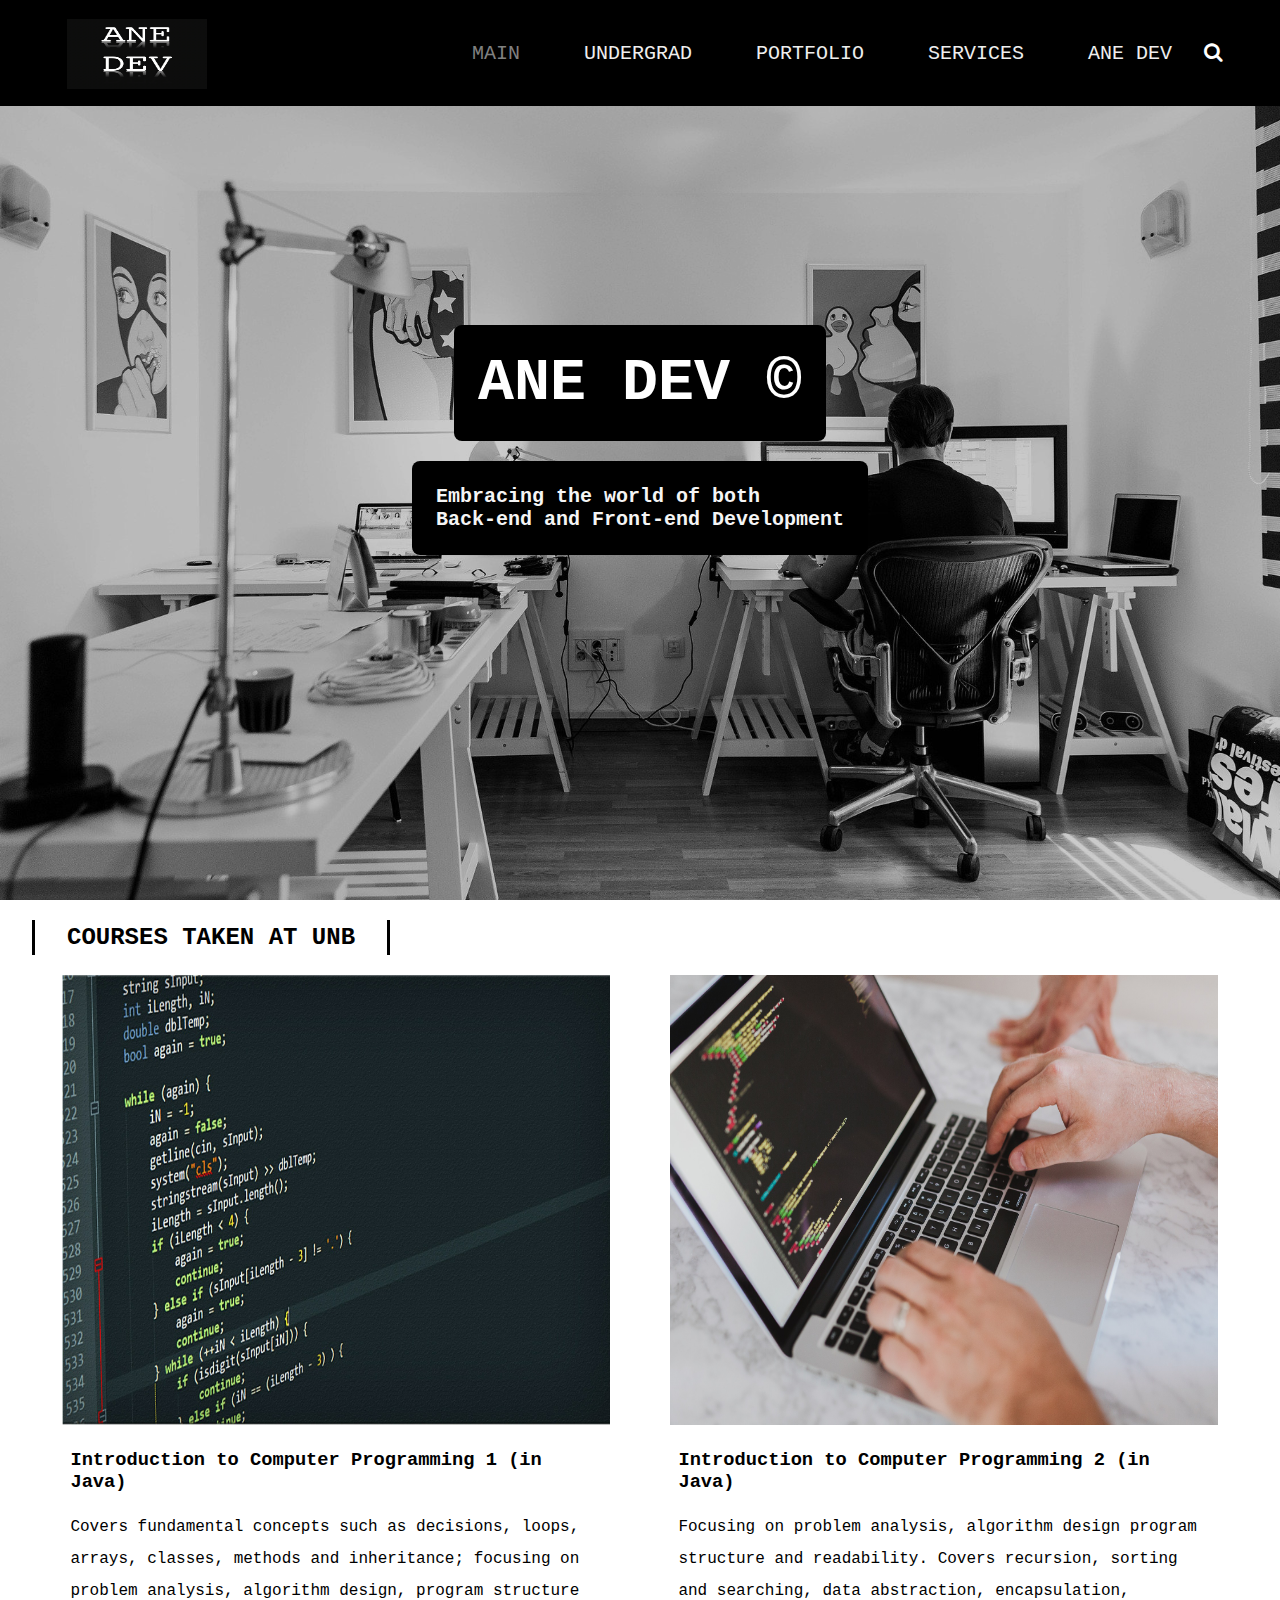
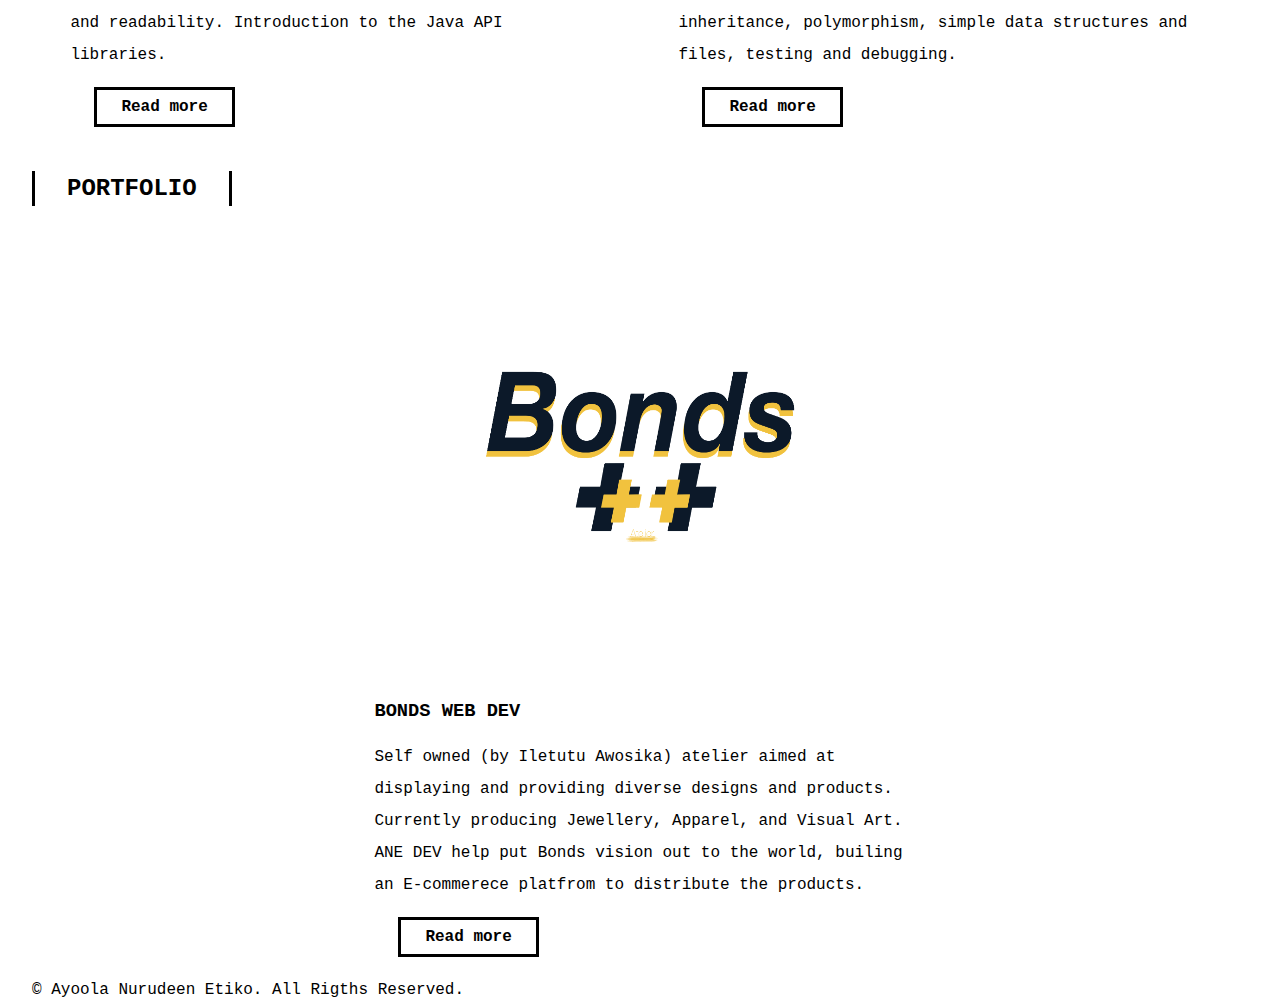
==== index.html @ c5fd6a71 "Initial Commit" ====
<!DOCTYPE html>
<html lang="en">

<head>
    <meta charset="UTF-8">
    <meta name="viewport" content="width=device-width, initial-scale=1.0">
    <link rel="stylesheet" href="https://cdnjs.cloudflare.com/ajax/libs/font-awesome/4.7.0/css/font-awesome.min.css">
    <link href="https://fonts.googleapis.com/css2?family=Dosis:wght@800&display=swap" rel="stylesheet">
    <link rel="stylesheet" href="style.css">
    <title>ANE DEV</title>
</head>
<body>
    <!-- mobile navigation -->
    <div id="slideout-menu">
        <ul>
            <li>
                <a href="#">MAIN</a>
            </li>
            <li>
                <a href="#">UNDERGRAD</a>
            </li>
            <li>
                <a href="#">PORTFOLIO</a>
            </li>
            <li>
                <a href="#">SERVICES</a>
            </li>
            <!-- <li>
                        <a href="#">STACK ANE</a>
                    </li> -->
            <li>
                <a href="#">ANE DEV</a>
            </li>
            <li>
                <input type="text" placeholder="Broaden your knowledge">
                <br>
                <a href="#">
                    <i class="fa fa-search"></i>
                </a>
            </li>
        </ul>
    </div>
    <nav>
        <div id="logo-img">
            <a href="#">
                <img src="IMAGES/ANELOGO3.png" alt="ANEDEV LOGO">
            </a>
        </div>
        <!-- main navigation bar -->
        <div id="menu-icon">
            <i class="fa fa-bars"></i>
        </div>
        <ul>
            <li>
                <a class="active" href="#">MAIN</a>
            </li>
            <li>
                <a href="#">UNDERGRAD</a>
            </li>
            <li>
                <a href="#">PORTFOLIO</a>
            </li>
            <li>
                <a href="#">SERVICES</a>
            </li>
            <!-- <li>
                <a href="#">STACK ANE</a>
            </li> -->
            <li>
                <a href="#">ANE DEV</a>
            </li>
            <li>
                <div id="search-icon">
                    <i class="fa fa-search">
                    </i>
                </div>
            </li>
        </ul>
    </nav>
    
    <!-- banner for frontpage -->
    <div id="banner">
        <h1>ANE DEV &#169;</h1>
        
        <h3>Embracing the world of both <br> Back-end and Front-end Development</h3>
    </div>
    

    <!-- main section of website -->
    <main>
        <a href="#">
            <h2 class="section-heading">COURSES TAKEN AT UNB</h2>
        </a>
        <!-- Courses taken at UNB -->
        <section>
            <!-- Java 1 -->
            <div class="card">
                <div class="card-image">
                    <a href="#">
                        <img src="IMAGES/java.jpg" alt="Introduction to Java">
                    </a>
                </div>
                <div class="card-description">
                    <a href="#">
                        <h3>Introduction to Computer Programming 1 (in Java)</h3>
                    </a>
                    <p>
                        Covers fundamental concepts such as decisions, loops, arrays, classes, methods and inheritance; focusing on problem
                        analysis, algorithm design, program structure and readability. Introduction to the Java API libraries.
                    </p>
                    <a href="#" class="btn-readmore">Read more</a>
                </div>
            </div>
            <!-- Java 2 -->
            <div class="card">
                <div class="card-image">
                    <a href="#">
                        <img src="IMAGES/java2.jpg" alt="Introduction to Java 2">
                    </a>
                </div>
                <div class="card-description">
                    <a href="#">
                        <h3>Introduction to Computer Programming 2 (in Java)</h3>
                    </a>
                    <p>
                        Focusing on problem analysis, algorithm design program structure and readability. Covers recursion, sorting and
                        searching, data abstraction, encapsulation, inheritance, polymorphism, simple data structures and files, testing and
                        debugging.
                    </p>
                    <a href="#" class="btn-readmore">Read more</a>
                </div>
            </div>
        </section>

        <!-- All projects worked on -->
        <h2 class="section-heading">PORTFOLIO</h2>
        <section>
            <!-- Bonds Web Development -->
            <div class="card">
                <div class="card-image">
                    <a href="#">
                        <img src="IMAGES/Bonds.png" alt="Bonds Web dev">
                    </a>
                </div>
                <div class="card-description">
                    <a href="#">
                        <h3>BONDS WEB DEV</h3>
                    </a>
                    <p>
                        Self owned (by Iletutu Awosika) atelier aimed at displaying and providing diverse designs and products. Currently producing Jewellery, Apparel, and Visual Art.
                        ANE DEV help put Bonds vision out to the world, builing an E-commerece platfrom to distribute the products.
                    </p>
                    <a href="#" class="btn-readmore">Read more</a>
                </div>
            </div>
            <!-- cakes by bims, mikes website , development on the side from udemy copy the section above and add fillers-->
        </section>
        <!-- Link to my sourceCode
        <h class="section-heading">Source Code</h>
        <section id="section-source">
            <p>
                Lorem ipsum dolor sit amet consectetur adipisicing elit. Enim odit quo dolorem dolores? Nihil, quae architecto. Facilis praesentium officia nisi laboriosam. Tempora consequatur numquam, itaque animi natus sint dolorem laboriosam!
            </p>
            <a href="#">GitHub</a>
        </section> -->
        <!-- Making my footer really simple -->
        <footer>
            <div id="footer">&#169; Ayoola Nurudeen Etiko. All Rigths Reserved. </div>
                
        </footer>
    </main>
</body>
</html>
---- style.css ----
body{
    font-family: 'Courier New', Courier, monospace;
    margin: 0;
}

h1{
    padding: 24px;
    background-color: black;
    color: white;
    border-radius: 8px;
    margin: 0;
    font-size: 60px;
    font-family: 'Courier New', Courier, monospace;
}

p{
    line-height: 2;
}

main{
    margin: 0 auto;
}
a{
    text-decoration: none;
    color: black;
}
a:hover{
    text-decoration: none;
}
/* inputs */

input, textarea{
    height: 32px;
    padding: 0 16px;
    font-family: 'Courier New', Courier, monospace;
    font-size: 15px;
    border: none;
    box-shadow: inset 8px 3px 18px -4px rgba(0, 0, 0, 0.4);
}
input:focus,
textarea:focus{
    outline: none;
}

/*Banner*/
#banner{
    height: 100vh;
    display: flex;
    align-items: center;
    justify-content: center;
    flex-direction: column;
    background: rgba(0, 0, 0, 0.2) url('IMAGES/bannerImg.jpg');
    background-size: cover;
    background-attachment: fixed;
    background-position: center;
    background-blend-mode: overlay;
    color: whitesmoke;
    width: unset;
    
}

#banner h3{
    background: black;
    border-radius: 8px;
    padding: 24px;
    font-size: 20px;
}

/* Searchbox */
#searchbox{
    position: fixed;
    right: 0;
    top: 24px;
    width: 500px;
    pointer-events: none;
    z-index: 50;
    transition: 0.4s;
}

#searchbox input{
    height: 48px;
    width: 100%;
}

/* navigation */

nav{
    height: 100px;
    background-attachment: #202125;
    width: 100%;
    margin: 0;
    position: absolute;
    font-family: 'Courier New', Courier, monospace;
    font-size: 20px;
    display: inline-flex;
    justify-content: space-between;
    padding: 0 0 0 0;
    border-style: solid;
    /* box-sizing: border-box; */
    background-color: black;
    z-index: 100;
}

nav a{
    padding: 0 32px;
    color: #eee;
    transition: 0.4s;
}

nav a:hover{
    text-decoration: none;
    color:grey;
}

nav ul{
    display: flex;
    list-style: none;
    justify-content: space-around;
    align-items: center;
    height: 100%;
    margin: 0;
}

.active{
    color: grey;
}

#logo-img{
    display: flex;
    height: 100%;
    background: 111;
    padding: 0 32px;
    align-items: center;
    transition: .4s;
    color: white;
}

#logo-img img{
    height: 70px;
    width: 140px;
    padding-top: 8px;
}

#menu-icon{
    height: 100%;
    font-size: 28px;
    padding: 0 4px;
    color: white;
    display: none;
    align-items: center;
}

/* search icon */
#search-icon{
    color: white;
    padding-right: 60px;
    cursor: pointer;
    transition: 0.4s;
}

#search-icon:hover{
    color: grey;
}

/* remove slideout menu since bigger screen but use in the mobile arrangement */

#slideout-menu{
    display: none;
}

section{
    display: flex;
    justify-content: space-around;
    flex-wrap: wrap;
}

.section-heading{
    font-size: 32;
    font-family: 'Courier New', Courier, monospace;
    border-left: 3px solid black;
    border-right: 3px solid black;
    transition: all .4s;
    display: inline-block;
    padding: 4px 32px;
}

.section-heading:hover{
    padding: 4px 48px;
    background: grey;
}
/* section source */
#section-source p{
    padding: 8px;
    text-align: center;
}

#section-source a{
    margin: 8px;
    text-align: center;
}

/* My images */

.card-image{
    transition: 0.4s;
}

.card-image:hover{
    box-shadow: 0 10px 6px -6px grey;
}

.card .card-description{
    padding: 0 8px;
    
}

/* Media Queries */

@media(min-width:720px){
    main{
        width: 95%;
    }
    .card{
        width: 45%;
    }
    .card .card-image img{
        width: 100%;
        height: 50vh;
    }
}

.btn-readmore{
    padding: 8px 24px;
    border: 3px solid black;
    transition: 0.4s;
    display: inline-block;
    margin-bottom: 24px;
    margin-left: 24px;
    font-weight: bold;
    cursor: pointer;
}
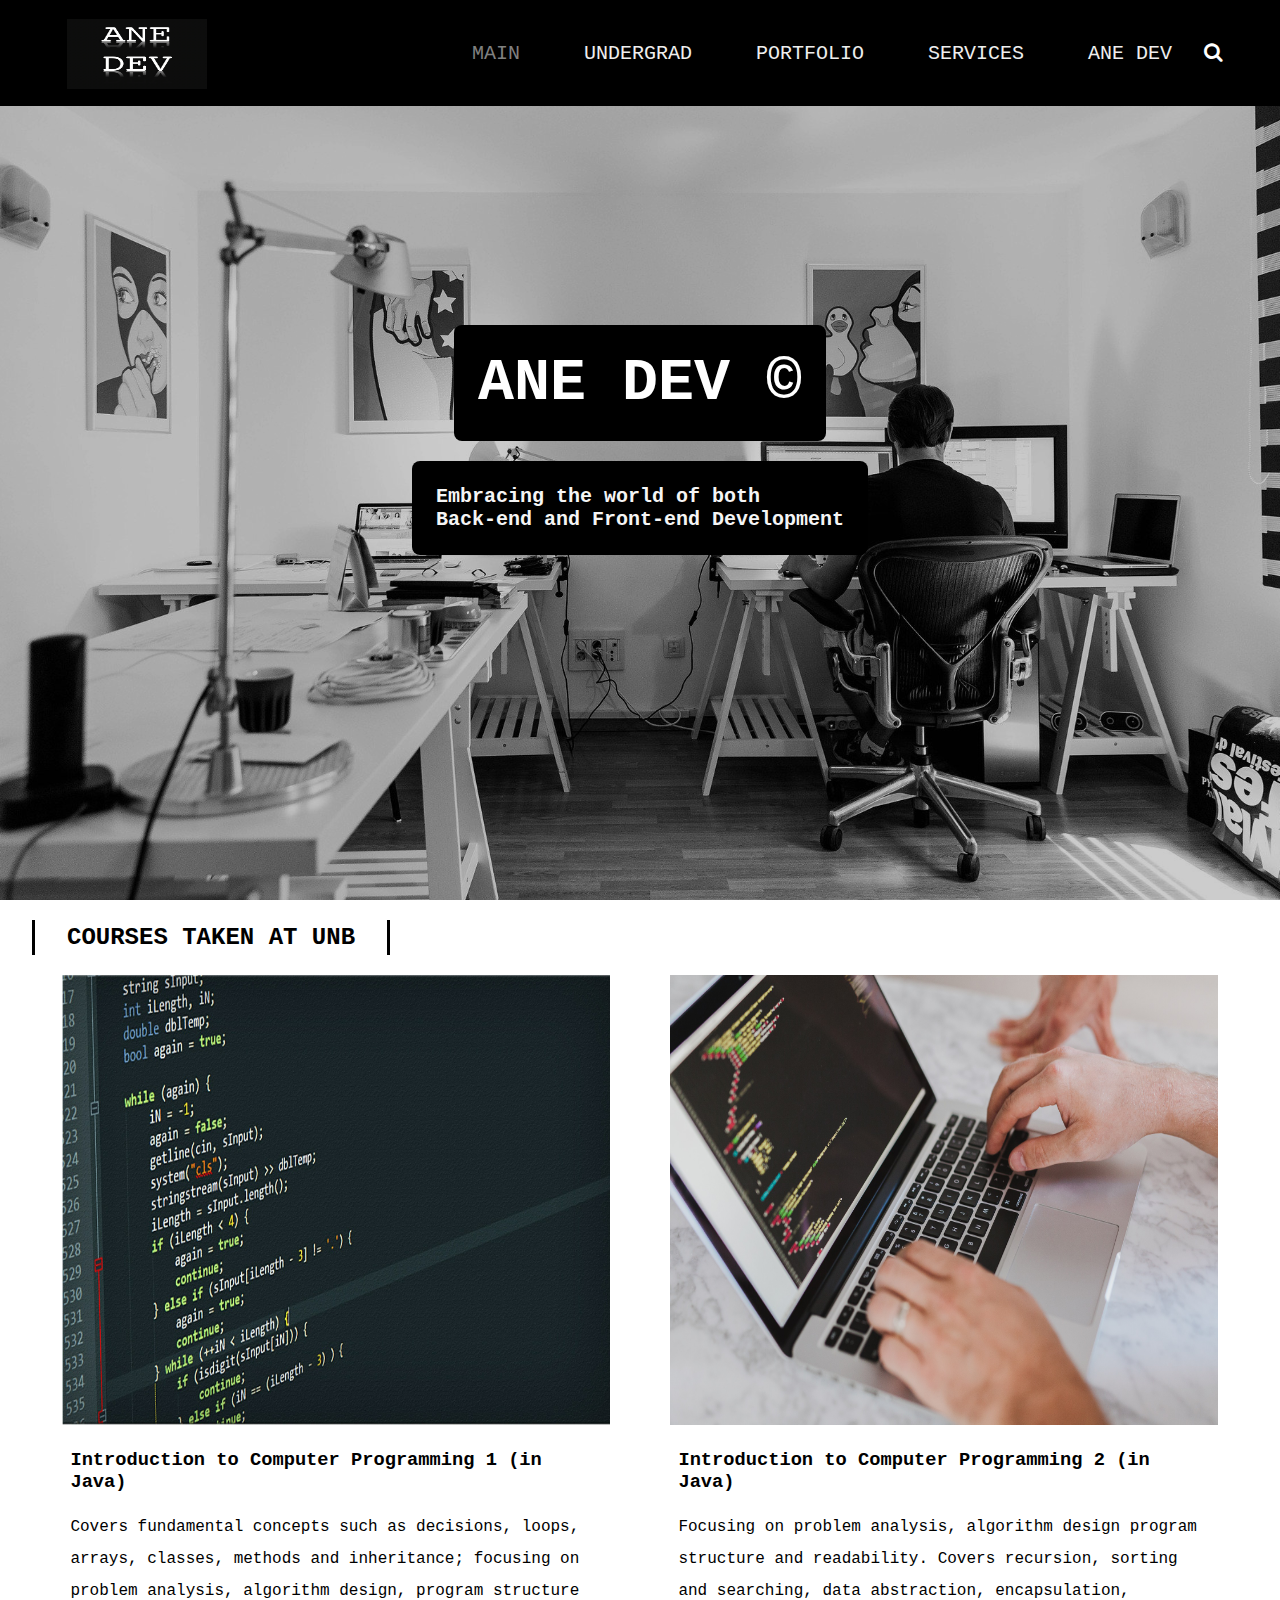
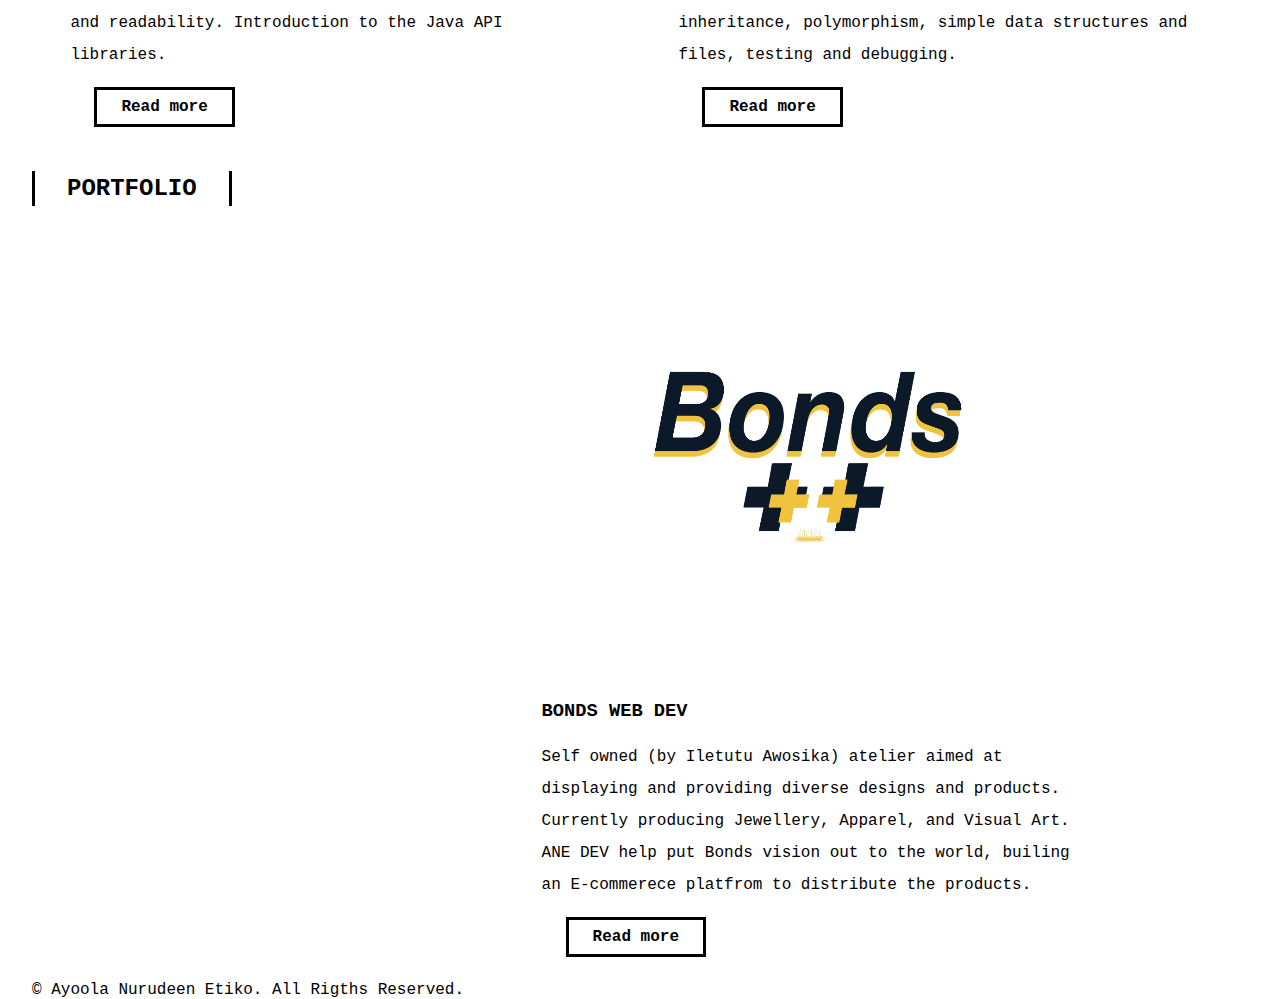
==== commit 315f0e9a: "Added code" ====
--- a/index.html
+++ b/index.html
@@ -9,6 +9,7 @@
     <link rel="stylesheet" href="style.css">
     <title>ANE DEV</title>
 </head>
+
 <body>
     <!-- mobile navigation -->
     <div id="slideout-menu">
@@ -33,10 +34,10 @@
             </li>
             <li>
                 <input type="text" placeholder="Broaden your knowledge">
-                <br>
+                <!-- <br>
                 <a href="#">
                     <i class="fa fa-search"></i>
-                </a>
+                </a> -->
             </li>
         </ul>
     </div>
@@ -52,22 +53,22 @@
         </div>
         <ul>
             <li>
-                <a class="active" href="#">MAIN</a>
+                <a class="active" href="index.html">MAIN</a>
             </li>
             <li>
-                <a href="#">UNDERGRAD</a>
+                <a href="undergrad.html">UNDERGRAD</a>
             </li>
             <li>
-                <a href="#">PORTFOLIO</a>
+                <a href="portfolio.html">PORTFOLIO</a>
             </li>
             <li>
-                <a href="#">SERVICES</a>
+                <a href="services.html">SERVICES</a>
             </li>
             <!-- <li>
                 <a href="#">STACK ANE</a>
             </li> -->
             <li>
-                <a href="#">ANE DEV</a>
+                <a href="about.html">ANE DEV</a>
             </li>
             <li>
                 <div id="search-icon">
@@ -77,18 +78,22 @@
             </li>
         </ul>
     </nav>
-    
+
+    <div id="searchbox">
+        <input type="text" placeholder="Broaden your knowledge">
+    </div>
+
     <!-- banner for frontpage -->
     <div id="banner">
         <h1>ANE DEV &#169;</h1>
-        
+
         <h3>Embracing the world of both <br> Back-end and Front-end Development</h3>
     </div>
-    
+
 
     <!-- main section of website -->
     <main>
-        <a href="#">
+        <a href="undergrad.html">
             <h2 class="section-heading">COURSES TAKEN AT UNB</h2>
         </a>
         <!-- Courses taken at UNB -->
@@ -96,66 +101,64 @@
             <!-- Java 1 -->
             <div class="card">
                 <div class="card-image">
-                    <a href="#">
+                    <a href="undergradpost.html">
                         <img src="IMAGES/java.jpg" alt="Introduction to Java">
                     </a>
                 </div>
                 <div class="card-description">
-                    <a href="#">
+                    <a href="undergradpost.html">
                         <h3>Introduction to Computer Programming 1 (in Java)</h3>
                     </a>
                     <p>
-                        Covers fundamental concepts such as decisions, loops, arrays, classes, methods and inheritance; focusing on problem
-                        analysis, algorithm design, program structure and readability. Introduction to the Java API libraries.
+                        Covers fundamental concepts such as decisions, loops, arrays, classes, methods and inheritance; focusing on problem analysis, algorithm design, program structure and readability. Introduction to the Java API libraries.
                     </p>
-                    <a href="#" class="btn-readmore">Read more</a>
+                    <a href="undergradpost.html" class="btn-readmore">Read more</a>
                 </div>
             </div>
             <!-- Java 2 -->
             <div class="card">
                 <div class="card-image">
-                    <a href="#">
+                    <a href="undergradpost.html">
                         <img src="IMAGES/java2.jpg" alt="Introduction to Java 2">
                     </a>
                 </div>
                 <div class="card-description">
-                    <a href="#">
+                    <a href="undergradpost.html">
                         <h3>Introduction to Computer Programming 2 (in Java)</h3>
                     </a>
                     <p>
-                        Focusing on problem analysis, algorithm design program structure and readability. Covers recursion, sorting and
-                        searching, data abstraction, encapsulation, inheritance, polymorphism, simple data structures and files, testing and
-                        debugging.
+                        Focusing on problem analysis, algorithm design program structure and readability. Covers recursion, sorting and searching, data abstraction, encapsulation, inheritance, polymorphism, simple data structures and files, testing and debugging.
                     </p>
-                    <a href="#" class="btn-readmore">Read more</a>
+                    <a href="undergradpost.html" class="btn-readmore">Read more</a>
                 </div>
             </div>
         </section>
 
         <!-- All projects worked on -->
-        <h2 class="section-heading">PORTFOLIO</h2>
-        <section>
-            <!-- Bonds Web Development -->
-            <div class="card">
-                <div class="card-image">
-                    <a href="#">
-                        <img src="IMAGES/Bonds.png" alt="Bonds Web dev">
-                    </a>
+        <a href="portfolio.html">
+            <h2 class="section-heading">PORTFOLIO</h2>
+            <section>
+                <!-- Bonds Web Development -->
+                <div class="card">
+                    <div class="card-image">
+                        <a href="portfoliopost.html">
+                            <img src="IMAGES/Bonds.png" alt="Bonds Web dev">
+                        </a>
+                    </div>
+                    <div class="card-description">
+                        <a href="portfoliopost.html">
+                            <h3>BONDS WEB DEV</h3>
+                        </a>
+                        <p>
+                            Self owned (by Iletutu Awosika) atelier aimed at displaying and providing diverse designs and products. Currently producing Jewellery, Apparel, and Visual Art. ANE DEV help put Bonds vision out to the world, builing an E-commerece platfrom to distribute
+                            the products.
+                        </p>
+                        <a href="portfoliopost.html" class="btn-readmore">Read more</a>
+                    </div>
                 </div>
-                <div class="card-description">
-                    <a href="#">
-                        <h3>BONDS WEB DEV</h3>
-                    </a>
-                    <p>
-                        Self owned (by Iletutu Awosika) atelier aimed at displaying and providing diverse designs and products. Currently producing Jewellery, Apparel, and Visual Art.
-                        ANE DEV help put Bonds vision out to the world, builing an E-commerece platfrom to distribute the products.
-                    </p>
-                    <a href="#" class="btn-readmore">Read more</a>
-                </div>
-            </div>
-            <!-- cakes by bims, mikes website , development on the side from udemy copy the section above and add fillers-->
-        </section>
-        <!-- Link to my sourceCode
+                <!-- cakes by bims, mikes website , development on the side from udemy copy the section above and add fillers-->
+            </section>
+            <!-- Link to my sourceCode
         <h class="section-heading">Source Code</h>
         <section id="section-source">
             <p>
@@ -163,11 +166,13 @@
             </p>
             <a href="#">GitHub</a>
         </section> -->
-        <!-- Making my footer really simple -->
-        <footer>
-            <div id="footer">&#169; Ayoola Nurudeen Etiko. All Rigths Reserved. </div>
-                
-        </footer>
+            <!-- Making my footer really simple -->
+            <footer>
+                <div id="footer">&#169; Ayoola Nurudeen Etiko. All Rigths Reserved. </div>
+
+            </footer>
     </main>
+    <script src="main.js"></script>
 </body>
+
 </html>